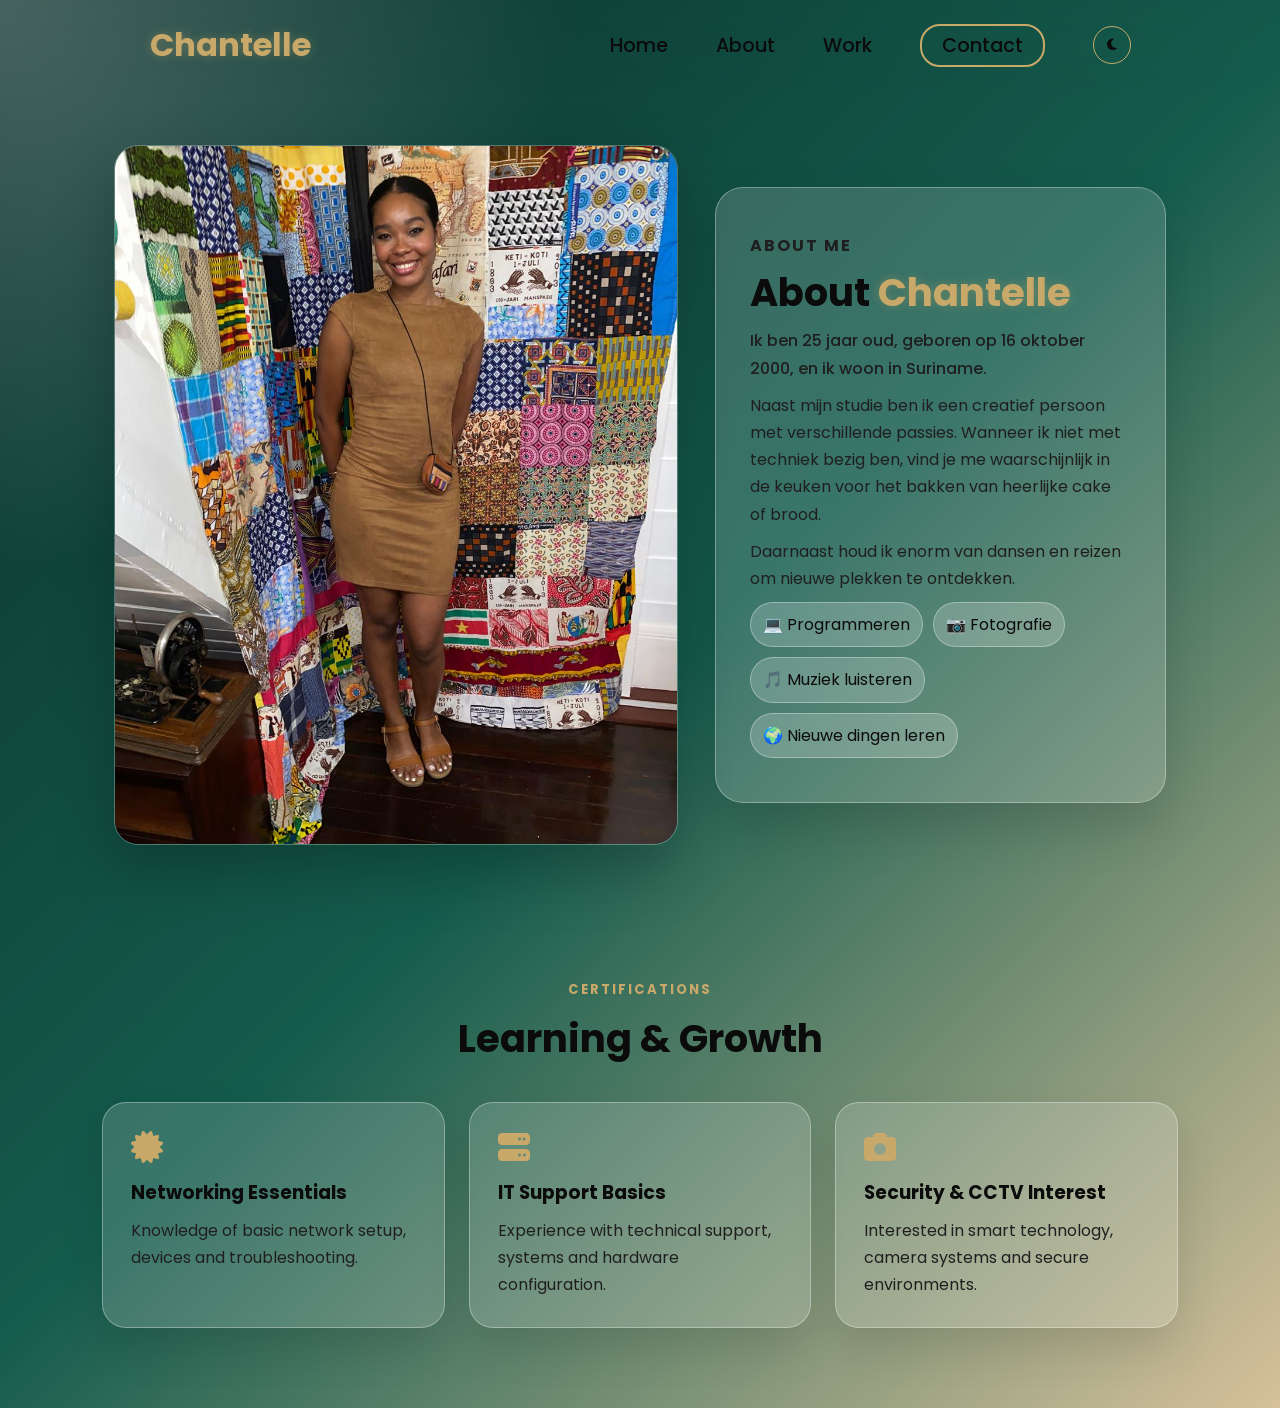
==== about.html @ 62d69d5d "Add files via upload" ====
<!DOCTYPE html>
<html lang="en">
<head>
    <meta charset="UTF-8">
    <meta name="viewport" content="width=device-width, initial-scale=1.0">
    <title>Chantelle Portfolio</title>
    <link rel="stylesheet" href="https://cdnjs.cloudflare.com/ajax/libs/font-awesome/6.7.1/css/all.min.css">
    <link rel="stylesheet" href="css/main.css">
    
</head>
<body>
    <div class="loader">
        <div class="loader-card">
            <div class="loader-logo">CR</div>
            <p>Welcome to Chantelle's Portfolio</p>
            <span>Loading Experience...</span>
        </div>
    </div>

    <nav>
        <div class="nav-container">
            <div class="logo"><span>Chantelle</span></div>
            <div class="links">
                <div class="link"><a href="index.html">Home</a></div>
                <div class="link"><a href="about.html">About</a></div>
                <div class="link"><a href="work.html">Work</a></div>
                <div class="link contact-btn"><a href="contact.html">Contact</a></div>
                <button class="theme-toggle" aria-label="Toggle dark mode">
                    <i class="fa-solid fa-moon"></i>
                </button>
            </div>
            <i class="fa-solid fa-bars hamburg"></i>
        </div>

        <div class="dropdown">
            <div class="links">
                <a href="index.html">Home</a>
                <a href="about.html">About</a>
                <a href="work.html">Work</a>
                <a href="contact.html">Contact</a>
                <button class="theme-toggle mobile-theme" aria-label="Toggle dark mode">
                    <i class="fa-solid fa-moon"></i> Theme
                </button>
                <i class="fa-solid fa-xmark cancel"></i>
            </div>
        </div>
    </nav>

    <main class="page-transition">
        <section class="hero-section">
            <div class="main-container">
                <div class="image">
                    <img src="img/brown dress.jpeg" alt="Chantelle Relyveld">
                </div>

                <div class="content glass-card">
                    <p class="eyebrow">About Me</p>
                    <h1>About <span>Chantelle</span></h1>

                    <div class="intro-text">
                        Ik ben 25 jaar oud, geboren op 16 oktober 2000, en ik woon in Suriname.
                    </div>

                    <p>
                        Naast mijn studie ben ik een creatief persoon met verschillende passies.
                        Wanneer ik niet met techniek bezig ben, vind je me waarschijnlijk in de keuken
                        voor het bakken van heerlijke cake of brood.
                    </p>

                    <p>
                        Daarnaast houd ik enorm van dansen en reizen om nieuwe plekken te ontdekken.
                    </p>

                    <div class="mini-list">
                        <span>💻 Programmeren</span>
                        <span>📷 Fotografie</span>
                        <span>🎵 Muziek luisteren</span>
                        <span>🌍 Nieuwe dingen leren</span>
                    </div>
                </div>
            </div>
        </section>

        <section class="cert-section">
            <div class="section-heading">
                <p class="eyebrow">Certifications</p>
                <h2>Learning & Growth</h2>
            </div>

            <div class="cards-grid">
                <article class="info-card">
                    <i class="fa-solid fa-certificate"></i>
                    <h3>Networking Essentials</h3>
                    <p>Knowledge of basic network setup, devices and troubleshooting.</p>
                </article>
                <article class="info-card">
                    <i class="fa-solid fa-server"></i>
                    <h3>IT Support Basics</h3>
                    <p>Experience with technical support, systems and hardware configuration.</p>
                </article>
                <article class="info-card">
                    <i class="fa-solid fa-camera"></i>
                    <h3>Security & CCTV Interest</h3>
                    <p>Interested in smart technology, camera systems and secure environments.</p>
                </article>
            </div>
        </section>

    </main>

    <script src="js/main.js"></script>
</body>
</html>
---- css/main.css ----
@import url('https://fonts.googleapis.com/css2?family=Poppins:wght@100;200;300;400;500;600&display=swap');

:root{
    --accent: #C8A96A;
    --accent-dark: #BFA181;
    --text: #0b0b0b;
    --muted: #1f1f1f;
    --glass: rgba(255,255,255,0.16);
    --glass-border: rgba(255,255,255,0.32);
    --shadow: rgba(0,0,0,0.25);
}

body.dark{
    --text: #f7f1e3;
    --muted: #e9ddc7;
    --glass: rgba(0,0,0,0.22);
    --glass-border: rgba(255,255,255,0.18);
    background:
    radial-gradient(circle at top left, rgba(255,255,255,0.12), transparent 30%),
    linear-gradient(135deg, #061f1b, #0c3b33, #8a7447);
}

*{
    padding: 0;
    margin: 0;
    font-family: 'Poppins', sans-serif;
    box-sizing: border-box;
}

html{
    overflow-x: hidden;
    scroll-behavior: smooth;
}

body{
    width: 100%;
    min-height: 100vh;
    overflow-x: hidden;
    color: var(--text);
    background:
    radial-gradient(circle at top left, rgba(255,255,255,0.25), transparent 30%),
    linear-gradient(135deg, #0b2f2a, #145c4d, #d6c19a);
}

/* Loader */
.loader{
    position: fixed;
    inset: 0;
    background: linear-gradient(135deg, #0b2f2a, #145c4d);
    display: grid;
    place-items: center;
    z-index: 9999;
    transition: opacity .5s ease, visibility .5s ease;
}

.loader.hidden{
    opacity: 0;
    visibility: hidden;
}

.loader-card{
    text-align: center;
    color: white;
}

.loader-logo{
    width: 74px;
    height: 74px;
    border-radius: 50%;
    display: grid;
    place-items: center;
    margin: 0 auto 18px;
    background: var(--accent);
    color: white;
    font-weight: 700;
    font-size: 1.5rem;
    box-shadow: 0 0 40px rgba(200,169,106,0.55);
}

.loader-card p{
    font-weight: 600;
    font-size: 1.1rem;
}

.loader-card span{
    opacity: .8;
    font-size: .9rem;
}

/* Navigation */
nav{
    width: 100%;
    height: 10vh;
    position: sticky;
    top: 0;
    z-index: 10;
    backdrop-filter: blur(16px);
}

.nav-container{
    width: 100%;
    height: 100%;
    display: flex;
    justify-content: space-around;
    align-items: center;
}

.logo{
    color: var(--text);
    font-size: 2rem;
    font-weight: bolder;
}

.logo span{
    color: var(--accent);
    text-shadow: 0 0 10px rgba(200,169,106,0.35);
}

.hamburg, .cancel{
    cursor: pointer;
    position: absolute;
    right: 15px;
    top: 10px;
    color: var(--text);
    font-size: 2rem;
    display: none;
}

.nav-container .links {
    display: flex;
    gap: 3rem;
    align-items: center;
}

.nav-container .links a{
    position: relative;
    font-size: 1.2rem;
    color: var(--text);
    text-decoration: none;
    font-weight: 500;
    transition: 0.3s linear;
}

.nav-container .links a::before{
    position: absolute;
    content: "";
    bottom: -3px;
    left: 0;
    width: 0%;
    height: 3px;
    background-color: var(--accent);
    transition: 0.2s linear;
}

.nav-container .links a:hover::before{
    width: 100%;
}

.nav-container .links a:hover{
    color: var(--accent);
}

.nav-container .contact-btn{
    background-color: transparent;
    padding: 5px 20px;
    border-radius: 20px;
    border: 2px solid var(--accent);
    transition: 0.2s linear;
}

.nav-container .contact-btn:hover,
.nav-container .contact-btn:hover a{
    background-color: var(--accent);
    color: white;
}

.theme-toggle{
    border: 1.5px solid var(--accent);
    background: transparent;
    color: var(--text);
    border-radius: 50px;
    padding: 8px 13px;
    cursor: pointer;
    transition: .25s ease;
}

.theme-toggle:hover{
    background: var(--accent);
    color: white;
}

.dropdown{
    z-index: 100;
    position: absolute;
    top: 0;
    transform: translateY(-500px);
    width: 100%;
    height: auto;
    backdrop-filter: brightness(40%) blur(3px);
    box-shadow: 0 0 20px black;
    transition: 0.2s linear;
}

.dropdown .links a,
.dropdown .mobile-theme{
    color: white;
    display: flex;
    text-decoration: none;
    justify-content: center;
    padding: 15px 0;
    align-items: center;
    transition: 0.2s linear;
}

.dropdown .links a:hover{
    background-color: var(--accent);
}

/* Page transitions */
.page-transition{
    opacity: 0;
    transform: translateY(14px);
    animation: pageIn .75s ease forwards;
}

@keyframes pageIn{
    to{
        opacity: 1;
        transform: translateY(0);
    }
}

/* Hero */
section{
    width: 100%;
}

.hero-section{
    min-height: 90vh;
}

.main-container{
    width: 100%;
    min-height: 90vh;
    display: flex;
    justify-content: space-evenly;
    align-items: center;
    padding: 40px 6%;
}

.main-container .image{
    width: 50%;
    display: flex;
    justify-content: center;
}

.main-container .image img{
    width: 600px;
    height: 700px;
    object-fit: cover;
    border-radius: 24px;
    box-shadow: 0 25px 60px var(--shadow);
    border: 1px solid rgba(255,255,255,0.25);
}

.main-container .content{
    color: var(--text);
    width: 40%;
    min-height: 100px;
}

.glass-card{
    background: var(--glass);
    border: 1px solid var(--glass-border);
    border-radius: 28px;
    padding: 34px;
    box-shadow: 0 24px 50px rgba(0,0,0,0.15);
    backdrop-filter: blur(16px);
}

.eyebrow{
    color: var(--accent);
    font-weight: 700;
    letter-spacing: 2px;
    text-transform: uppercase;
    font-size: .82rem;
    margin-bottom: 10px;
}

.content h1{
    font-size: clamp(2rem, 3vw, 3.2rem);
    line-height: 1.25;
}

.content h1 span{
    color: var(--accent);
    text-shadow: 0 0 10px rgba(200,169,106,0.35);
}

.content .typewriter{
    font-weight: 600;
    font-size: clamp(1.4rem, 2vw, 2.4rem);
}

.content .typewriter span{
    color: var(--accent);
    font-size: 2.5rem;
    text-shadow: 0 0 5px rgba(200,169,106,0.35);
    position: relative;
}

.typewriter span::before{
    content: "Developer";
    animation: words 15s infinite;
}

.typewriter span::after{
    content: "";
    position: absolute;
    width: calc(100% + 8px);
    height: 100%;
    border-left: 3px solid var(--text);
    animation: cursor 0.6s linear infinite;
}

@keyframes cursor{
    to{
        border-left: 3px solid var(--accent);
    }
}

@keyframes words{
    0%, 33%{
        content: "A Student";
    }
    34%, 66%{
        content: "A Hard Worker";
    }
    67%, 100%{
        content: "A Future Engineer";
    }
}

.content p,
.content div{
    font-size: clamp(0.95rem, 0.6rem + 1vw, 1rem);
    margin: 10px 0;
    line-height: 1.7;
    color: var(--muted);
}

.intro-text{
    font-weight: 500;
}

.social-links{
    margin-top: 12px;
}

.social-links i{
    display: inline-flex;
    justify-content: center;
    align-items: center;
    width: 3rem;
    height: 3rem;
    background-color: transparent;
    border: 0.2rem solid var(--accent);
    border-radius: 50%;
    color: var(--accent);
    margin: 5px 10px 5px 0;
    font-size: 1.5rem;
    transition: 0.2s linear;
}

.social-links i:hover{
    scale: 1.3;
    color: white;
    background-color: var(--accent);
    filter: drop-shadow(0 0 10px rgba(200,169,106,0.7));
}

.button-row{
    display: flex;
    gap: 15px;
    flex-wrap: wrap;
    margin-top: 25px;
}

.main-btn,
.outline-btn{
    display: inline-flex;
    justify-content: center;
    align-items: center;
    min-width: 150px;
    height: 52px;
    padding: 0 22px;
    border-radius: 10px;
    text-decoration: none;
    font-weight: 700;
    transition: 0.25s ease;
}

.main-btn{
    background: var(--accent);
    color: white;
    border: 2px solid var(--accent);
}

.outline-btn{
    color: var(--accent);
    border: 2px solid var(--accent);
    background: transparent;
}

.main-btn:hover,
.outline-btn:hover{
    transform: translateY(-3px);
    box-shadow: 0 0 35px rgba(200,169,106,0.45);
}

.mini-list{
    display: flex;
    flex-wrap: wrap;
    gap: 10px;
    margin-top: 20px;
}

.mini-list span,
.tags span{
    background: rgba(255,255,255,0.2);
    border: 1px solid var(--glass-border);
    padding: 8px 12px;
    border-radius: 999px;
    color: var(--text);
}

/* Sections */
.why-section,
.skills-section,
.cert-section,
.projects-section,
.testimonial-section,
.map-section{
    padding: 80px 8%;
}

.section-heading{
    text-align: center;
    margin-bottom: 35px;
}

.section-heading h2{
    font-size: clamp(1.8rem, 3vw, 2.6rem);
    color: var(--text);
}

.cards-grid,
.project-grid{
    display: grid;
    grid-template-columns: repeat(3, 1fr);
    gap: 24px;
}

.info-card,
.project-card,
.testimonial-card,
.map-card{
    background: var(--glass);
    border: 1px solid var(--glass-border);
    border-radius: 24px;
    padding: 28px;
    backdrop-filter: blur(16px);
    box-shadow: 0 20px 45px rgba(0,0,0,0.12);
    transition: .25s ease;
}

.info-card:hover,
.project-card:hover{
    transform: translateY(-8px);
}

.info-card i,
.project-icon{
    color: var(--accent);
    font-size: 2rem;
    margin-bottom: 15px;
}

.info-card h3,
.project-card h3{
    color: var(--text);
    margin-bottom: 10px;
}

.info-card p,
.project-card p,
.testimonial-card p{
    color: var(--muted);
    line-height: 1.7;
}

.skills-wrapper{
    max-width: 850px;
    margin: auto;
    background: var(--glass);
    border: 1px solid var(--glass-border);
    border-radius: 24px;
    padding: 30px;
    backdrop-filter: blur(16px);
}

.skill{
    margin-bottom: 22px;
}

.skill > div:first-child{
    display: flex;
    justify-content: space-between;
    color: var(--text);
    font-weight: 600;
}

.bar{
    height: 12px;
    background: rgba(255,255,255,0.22);
    border-radius: 999px;
    overflow: hidden;
    margin-top: 8px;
}

.bar span{
    display: block;
    height: 100%;
    width: 0;
    background: linear-gradient(90deg, var(--accent), #f5e0a3);
    border-radius: 999px;
    transition: width 1.4s ease;
}

.project-label{
    color: var(--accent) !important;
    font-weight: 700;
}

.tags{
    display: flex;
    flex-wrap: wrap;
    gap: 8px;
    margin-top: 15px;
}

.testimonial-card{
    max-width: 800px;
    margin: auto;
    text-align: center;
}

.testimonial-card p{
    font-size: 1.2rem;
}

.testimonial-card span{
    display: block;
    margin-top: 15px;
    color: var(--accent);
    font-weight: 700;
}

/* Contact */
.contact-list{
    display: grid;
    gap: 14px;
    margin: 20px 0;
}

.contact-list a,
.contact-list div{
    color: var(--text);
    text-decoration: none;
    background: rgba(255,255,255,0.16);
    border: 1px solid var(--glass-border);
    padding: 13px 15px;
    border-radius: 14px;
}

.contact-list i{
    color: var(--accent);
    margin-right: 10px;
}

.map-card{
    padding: 12px;
    overflow: hidden;
}

.map-card iframe{
    width: 100%;
    height: 380px;
    border: 0;
    border-radius: 18px;
}

/* Mobile */
@media (max-width:884px){
    body{
        overflow-y: visible;
    }

    nav .logo{
        position: absolute;
        top: 16px;
        left: 15px;
        font-size: 1.5rem;
    }

    .nav-container .links{
        display: none;
    }

    .hamburg,.cancel{
        display: block;
    }

    .cancel{
        color: white;
    }

    .main-container{
        flex-direction: column;
        padding: 30px 0;
    }

    .main-container .image{
        width: 90%;
    }

    .main-container .image img{
        width: 90%;
        height: 420px;
    }

    .main-container .content{
        width: 85%;
        margin-top: 20px;
    }

    .cards-grid,
    .project-grid{
        grid-template-columns: 1fr;
    }

    .why-section,
    .skills-section,
    .cert-section,
    .projects-section,
    .testimonial-section,
    .map-section{
        padding: 60px 7%;
    }

    .social-links i{
        width: 2.5rem;
        height: 2.5rem;
        font-size: 1.5rem;
    }

    .button-row{
        flex-direction: column;
    }

    .main-btn,
    .outline-btn{
        width: 100%;
    }
}
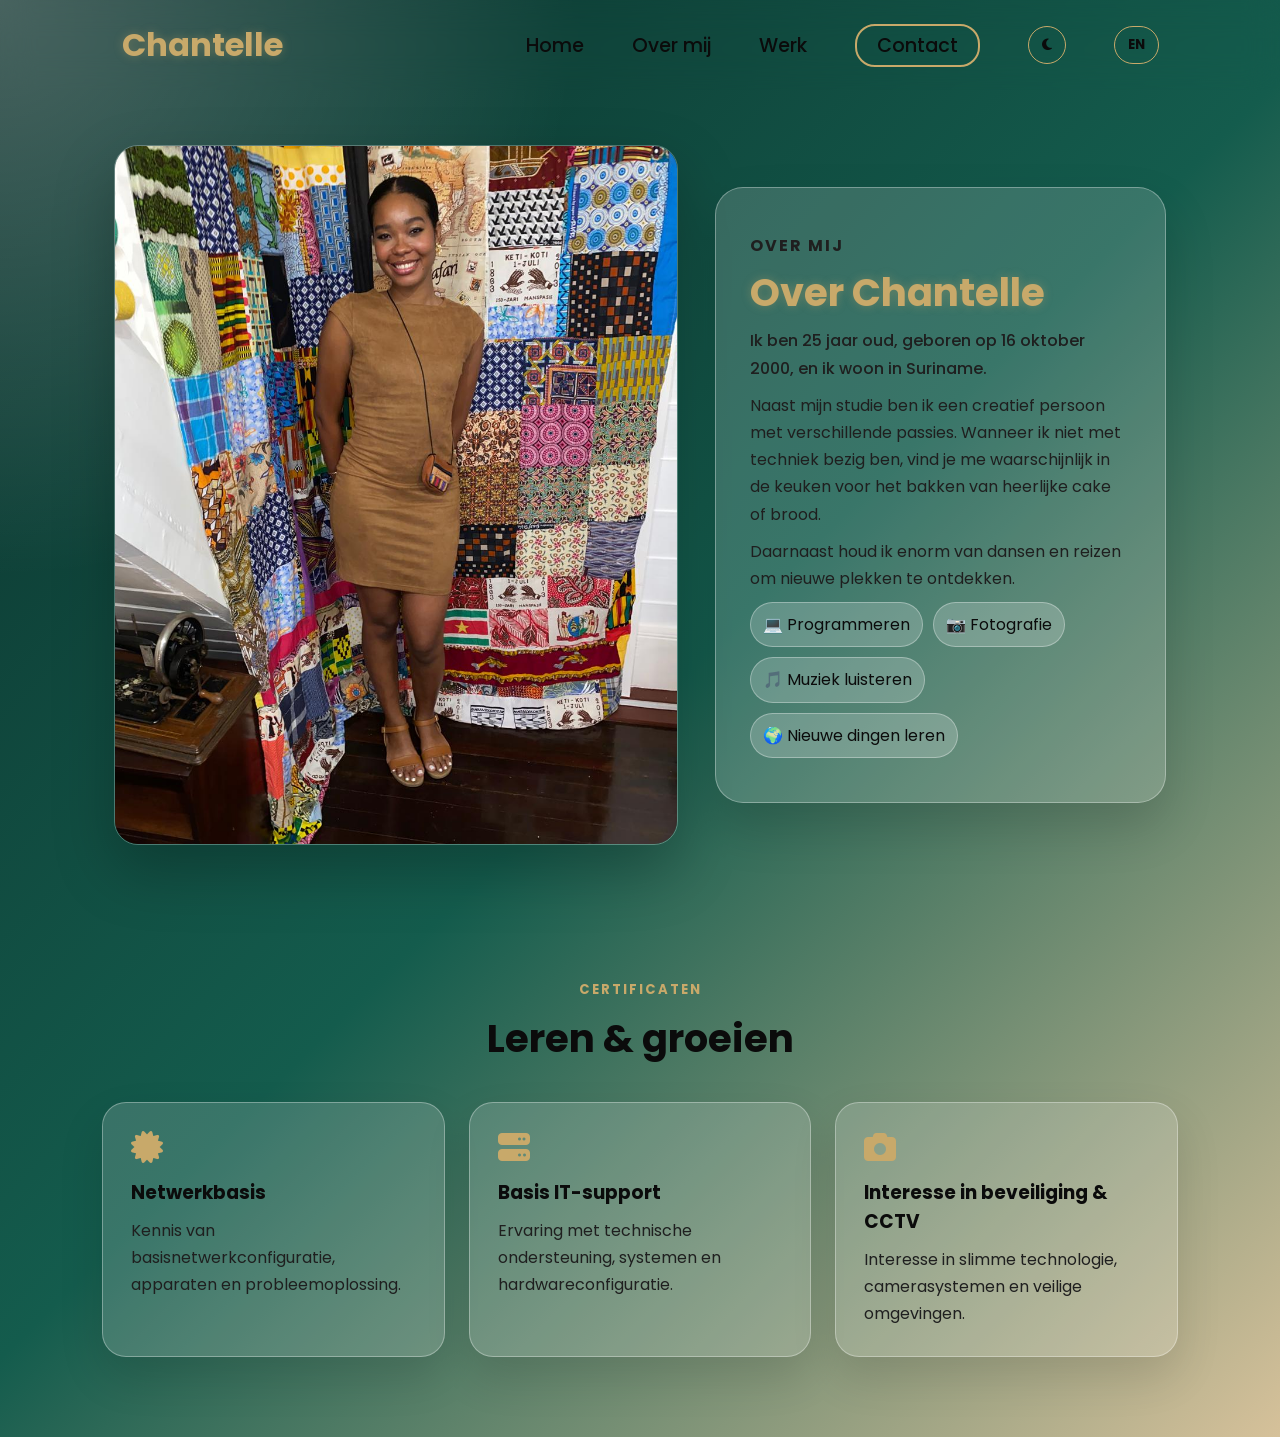
==== commit f38f8eeb: "updated files" ====
--- a/about.html
+++ b/about.html
@@ -12,8 +12,8 @@
     <div class="loader">
         <div class="loader-card">
             <div class="loader-logo">CR</div>
-            <p>Welcome to Chantelle's Portfolio</p>
-            <span>Loading Experience...</span>
+            <p data-nl="Welkom bij Chantelle's Portfolio" data-en="Welcome to Chantelle's Portfolio">Welkom bij Chantelle's Portfolio</p>
+            <span data-nl="Portfolio laden..." data-en="Loading Experience...">Portfolio laden...</span>
         </div>
     </div>
 
@@ -21,26 +21,28 @@
         <div class="nav-container">
             <div class="logo"><span>Chantelle</span></div>
             <div class="links">
-                <div class="link"><a href="index.html">Home</a></div>
-                <div class="link"><a href="about.html">About</a></div>
-                <div class="link"><a href="work.html">Work</a></div>
-                <div class="link contact-btn"><a href="contact.html">Contact</a></div>
+                <div class="link"><a href="index.html" data-nl="Home" data-en="Home">Home</a></div>
+                <div class="link"><a href="about.html" data-nl="Over mij" data-en="About">Over mij</a></div>
+                <div class="link"><a href="work.html" data-nl="Werk" data-en="Work">Werk</a></div>
+                <div class="link contact-btn"><a href="contact.html" data-nl="Contact" data-en="Contact">Contact</a></div>
                 <button class="theme-toggle" aria-label="Toggle dark mode">
                     <i class="fa-solid fa-moon"></i>
                 </button>
+                <button class="lang-toggle" type="button" aria-label="Change language">EN</button>
             </div>
             <i class="fa-solid fa-bars hamburg"></i>
         </div>
 
         <div class="dropdown">
             <div class="links">
-                <a href="index.html">Home</a>
-                <a href="about.html">About</a>
-                <a href="work.html">Work</a>
-                <a href="contact.html">Contact</a>
+                <a href="index.html" data-nl="Home" data-en="Home">Home</a>
+                <a href="about.html" data-nl="Over mij" data-en="About">Over mij</a>
+                <a href="work.html" data-nl="Werk" data-en="Work">Werk</a>
+                <a href="contact.html" data-nl="Contact" data-en="Contact">Contact</a>
                 <button class="theme-toggle mobile-theme" aria-label="Toggle dark mode">
-                    <i class="fa-solid fa-moon"></i> Theme
+                    <i class="fa-solid fa-moon"></i> <span data-nl="Thema" data-en="Theme">Thema</span>
                 </button>
+                <button class="lang-toggle mobile-lang" type="button" aria-label="Change language">EN</button>
                 <i class="fa-solid fa-xmark cancel"></i>
             </div>
         </div>
@@ -54,28 +56,26 @@
                 </div>
 
                 <div class="content glass-card">
-                    <p class="eyebrow">About Me</p>
-                    <h1>About <span>Chantelle</span></h1>
+                    <p class="eyebrow" data-nl="Over mij" data-en="About Me">Over mij</p>
+                    <h1><span data-nl="Over" data-en="About">Over</span> <span>Chantelle</span></h1>
 
-                    <div class="intro-text">
+                    <div class="intro-text" data-nl="Ik ben 25 jaar oud, geboren op 16 oktober 2000, en ik woon in Suriname." data-en="I am 25 years old, born on October 16, 2000, and I live in Suriname.">
                         Ik ben 25 jaar oud, geboren op 16 oktober 2000, en ik woon in Suriname.
                     </div>
 
-                    <p>
-                        Naast mijn studie ben ik een creatief persoon met verschillende passies.
-                        Wanneer ik niet met techniek bezig ben, vind je me waarschijnlijk in de keuken
-                        voor het bakken van heerlijke cake of brood.
+                    <p data-nl="Naast mijn studie ben ik een creatief persoon met verschillende passies. Wanneer ik niet met techniek bezig ben, vind je me waarschijnlijk in de keuken voor het bakken van heerlijke cake of brood." data-en="Besides my studies, I am a creative person with many different passions. When I am not focused on technology, you can usually find me in the kitchen baking delicious cakes or fresh bread.">
+                        Naast mijn studie ben ik een creatief persoon met verschillende passies. Wanneer ik niet met techniek bezig ben, vind je me waarschijnlijk in de keuken voor het bakken van heerlijke cake of brood.
                     </p>
 
-                    <p>
+                    <p data-nl="Daarnaast houd ik enorm van dansen en reizen om nieuwe plekken te ontdekken." data-en="I also have a great passion for dancing and traveling, as I love discovering new places.">
                         Daarnaast houd ik enorm van dansen en reizen om nieuwe plekken te ontdekken.
                     </p>
 
                     <div class="mini-list">
-                        <span>💻 Programmeren</span>
-                        <span>📷 Fotografie</span>
-                        <span>🎵 Muziek luisteren</span>
-                        <span>🌍 Nieuwe dingen leren</span>
+                        <span data-nl="💻 Programmeren" data-en="💻 Programming">💻 Programmeren</span>
+                        <span data-nl="📷 Fotografie" data-en="📷 Photography">📷 Fotografie</span>
+                        <span data-nl="🎵 Muziek luisteren" data-en="🎵 Listening to music">🎵 Muziek luisteren</span>
+                        <span data-nl="🌍 Nieuwe dingen leren" data-en="🌍 Learning new things">🌍 Nieuwe dingen leren</span>
                     </div>
                 </div>
             </div>
@@ -83,25 +83,25 @@
 
         <section class="cert-section">
             <div class="section-heading">
-                <p class="eyebrow">Certifications</p>
-                <h2>Learning & Growth</h2>
+                <p class="eyebrow" data-nl="Certificaten" data-en="Certifications">Certificaten</p>
+                <h2 data-nl="Leren & groeien" data-en="Learning & Growth">Leren & groeien</h2>
             </div>
 
             <div class="cards-grid">
                 <article class="info-card">
                     <i class="fa-solid fa-certificate"></i>
-                    <h3>Networking Essentials</h3>
-                    <p>Knowledge of basic network setup, devices and troubleshooting.</p>
+                    <h3 data-nl="Netwerkbasis" data-en="Networking Essentials">Netwerkbasis</h3>
+                    <p data-nl="Kennis van basisnetwerkconfiguratie, apparaten en probleemoplossing." data-en="Knowledge of basic network setup, devices and troubleshooting.">Kennis van basisnetwerkconfiguratie, apparaten en probleemoplossing.</p>
                 </article>
                 <article class="info-card">
                     <i class="fa-solid fa-server"></i>
-                    <h3>IT Support Basics</h3>
-                    <p>Experience with technical support, systems and hardware configuration.</p>
+                    <h3 data-nl="Basis IT-support" data-en="IT Support Basics">Basis IT-support</h3>
+                    <p data-nl="Ervaring met technische ondersteuning, systemen en hardwareconfiguratie." data-en="Experience with technical support, systems and hardware configuration.">Ervaring met technische ondersteuning, systemen en hardwareconfiguratie.</p>
                 </article>
                 <article class="info-card">
                     <i class="fa-solid fa-camera"></i>
-                    <h3>Security & CCTV Interest</h3>
-                    <p>Interested in smart technology, camera systems and secure environments.</p>
+                    <h3 data-nl="Interesse in beveiliging & CCTV" data-en="Security & CCTV Interest">Interesse in beveiliging & CCTV</h3>
+                    <p data-nl="Interesse in slimme technologie, camerasystemen en veilige omgevingen." data-en="Interested in smart technology, camera systems and secure environments.">Interesse in slimme technologie, camerasystemen en veilige omgevingen.</p>
                 </article>
             </div>
         </section>
--- a/css/main.css
+++ b/css/main.css
@@ -310,7 +310,7 @@
 }
 
 .typewriter span::before{
-    content: "Developer";
+    content: var(--typewriter-1, "A Student");
     animation: words 15s infinite;
 }
 
@@ -331,13 +331,13 @@
 
 @keyframes words{
     0%, 33%{
-        content: "A Student";
+        content: var(--typewriter-1, "A Student");
     }
     34%, 66%{
-        content: "A Hard Worker";
+        content: var(--typewriter-2, "A Hard Worker");
     }
     67%, 100%{
-        content: "A Future Engineer";
+        content: var(--typewriter-3, "A Future Engineer");
     }
 }
 
@@ -673,3 +673,30 @@
         width: 100%;
     }
 }
+
+
+/* Language toggle */
+.lang-toggle{
+    border: 1.5px solid var(--accent);
+    background: transparent;
+    color: var(--text);
+    border-radius: 50px;
+    padding: 8px 13px;
+    cursor: pointer;
+    font-weight: 700;
+    transition: .25s ease;
+}
+
+.lang-toggle:hover{
+    background: var(--accent);
+    color: white;
+}
+
+.dropdown .mobile-lang{
+    color: white;
+    display: flex;
+    justify-content: center;
+    align-items: center;
+    margin: 8px auto 14px;
+    width: 90px;
+}
